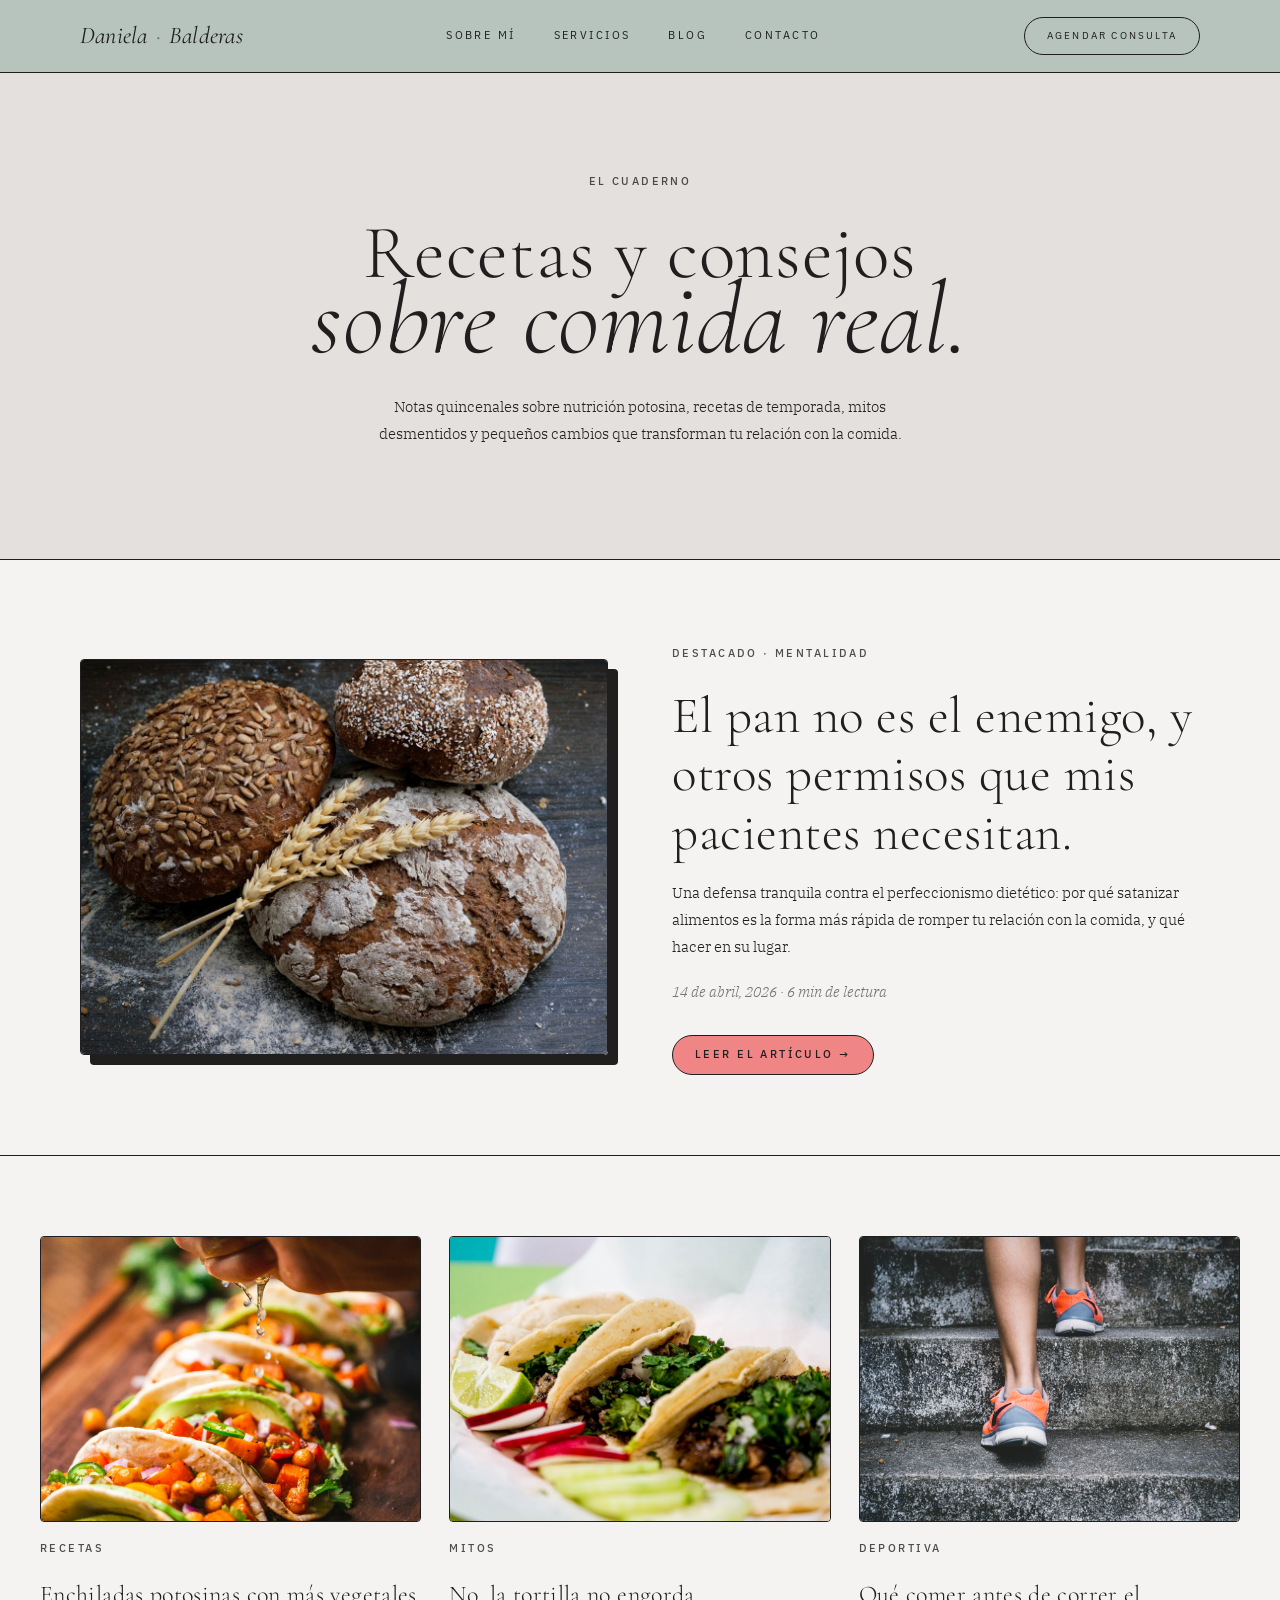
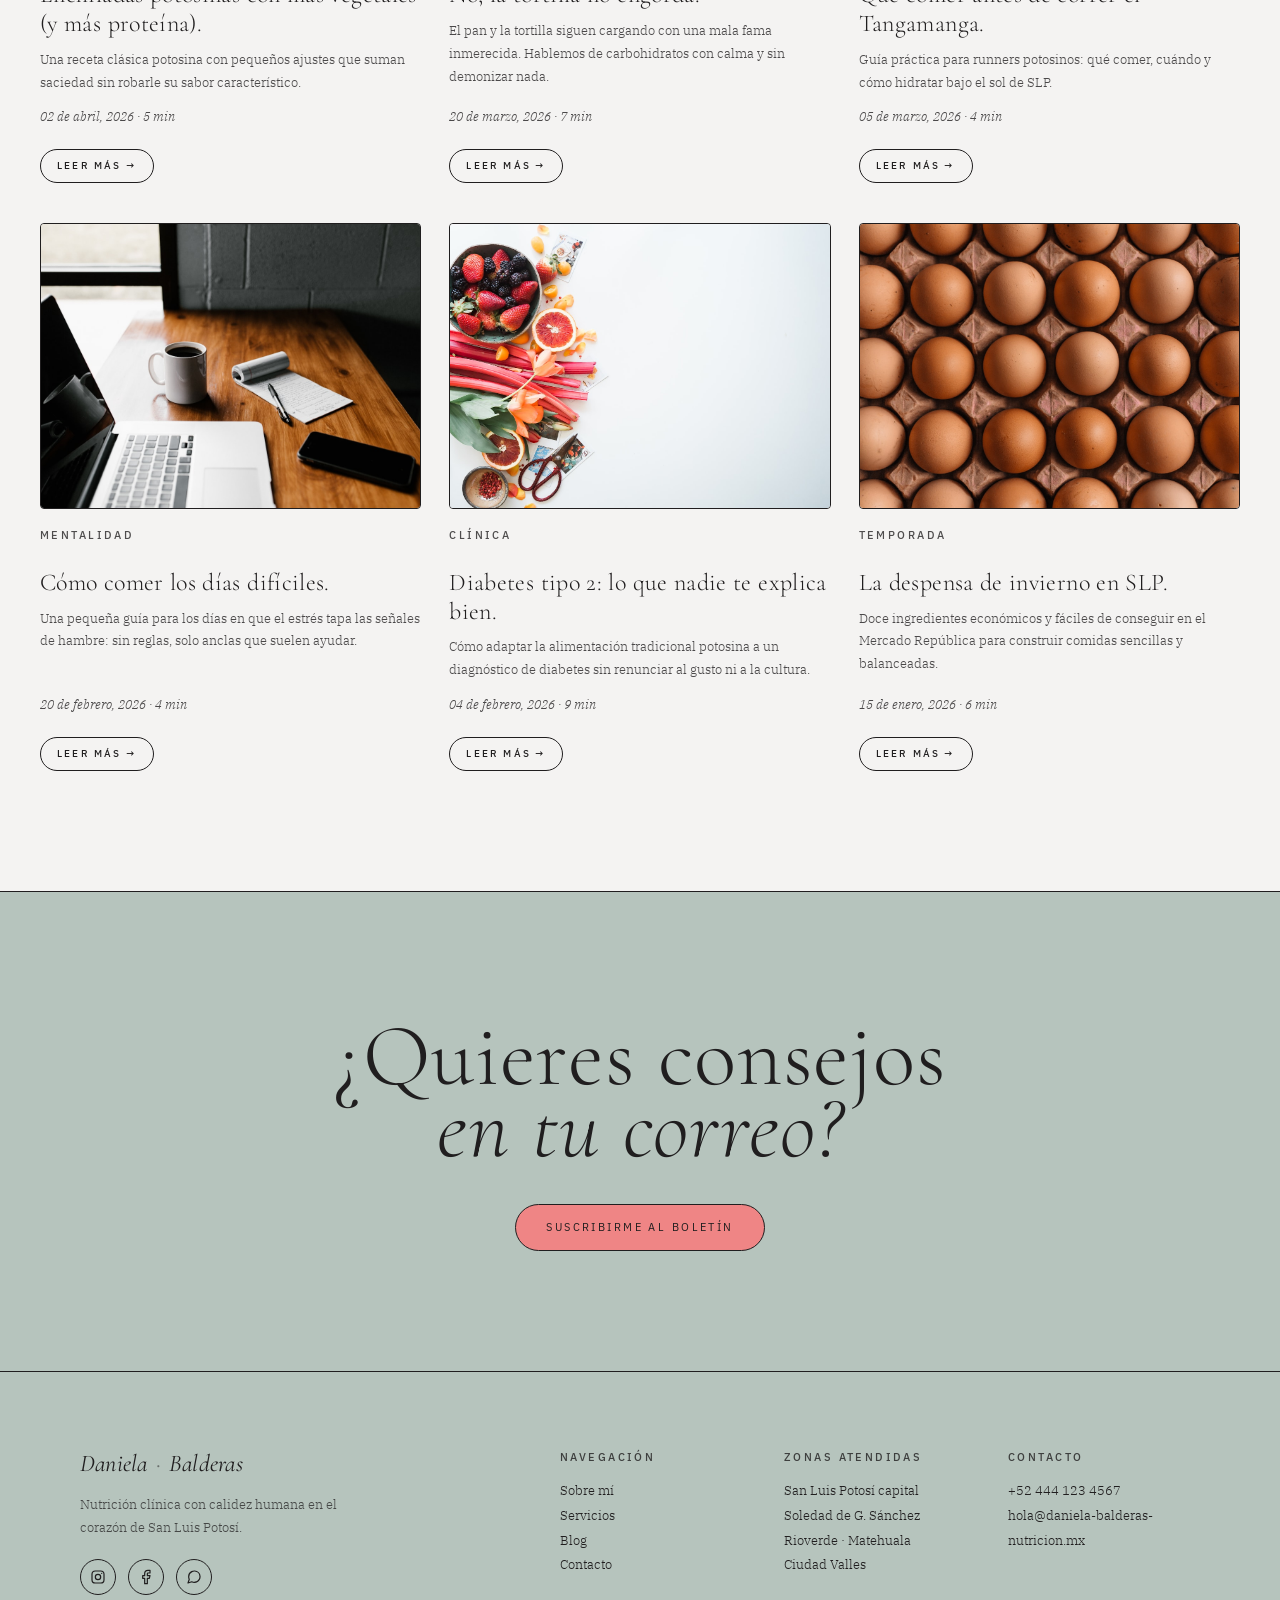
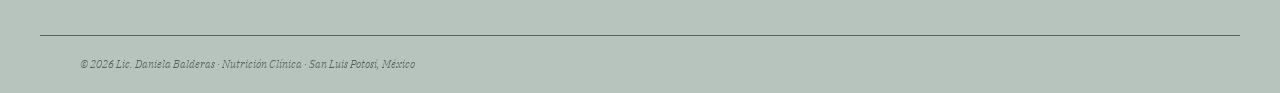
==== blog.html @ 9c6f8b9e "Update 1.0" ====
<!DOCTYPE html>
<html lang="es-MX">
<head>
  <meta charset="UTF-8" />
  <meta name="viewport" content="width=device-width, initial-scale=1" />
  <title>Blog de Nutrición en San Luis Potosí · Daniela Balderas</title>
  <meta name="description" content="Blog de nutrición clínica en SLP: recetas potosinas, consejos de control de peso y mitos desmentidos. Nueva entrada cada quincena." />
  <meta name="robots" content="index,follow,max-image-preview:large" />
  <meta name="keywords" content="blog nutrición SLP, recetas saludables San Luis Potosí, consejos nutricionales, mitos de dietas" />
  <meta name="geo.region" content="MX-SLP" />
  <meta name="geo.placename" content="San Luis Potosí" />
  <link rel="canonical" href="https://daniela-balderas-nutricion.mx/blog.html" />
  <link rel="icon" href="data:image/svg+xml,%3Csvg xmlns='http://www.w3.org/2000/svg' viewBox='0 0 100 100'%3E%3Ctext x='50%25' y='50%25' text-anchor='middle' dominant-baseline='central' font-size='80'%3E%F0%9F%8D%8E%3C/text%3E%3C/svg%3E" />

  <meta property="og:type" content="blog" />
  <meta property="og:locale" content="es_MX" />
  <meta property="og:site_name" content="Daniela Balderas · Nutrición Clínica SLP" />
  <meta property="og:url" content="https://daniela-balderas-nutricion.mx/blog.html" />
  <meta property="og:title" content="Blog de Nutrición en San Luis Potosí · Daniela Balderas" />
  <meta property="og:description" content="Recetas, consejos y reflexiones sobre alimentación consciente desde San Luis Potosí." />
  <meta property="og:image" content="https://daniela-balderas-nutricion.mx/images/daniela-seated.jpeg" />
  <meta property="og:image:alt" content="Daniela Balderas escribiendo sobre nutrición potosina" />
  <meta name="twitter:card" content="summary_large_image" />
  <meta name="twitter:title" content="Blog de Nutrición en San Luis Potosí · Daniela Balderas" />
  <meta name="twitter:description" content="Recetas potosinas, consejos nutricionales y mitos desmentidos, cada quincena." />
  <meta name="twitter:image" content="https://daniela-balderas-nutricion.mx/images/daniela-seated.jpeg" />

  <link rel="preconnect" href="https://fonts.googleapis.com" />
  <link rel="preconnect" href="https://fonts.gstatic.com" crossorigin />
  <link href="https://fonts.googleapis.com/css2?family=Cormorant+Garamond:ital,wght@0,300;0,400;1,300;1,400&family=IBM+Plex+Sans:wght@300;400;500;600&family=IBM+Plex+Serif:ital,wght@0,300;0,400;1,300&display=swap" rel="stylesheet" />
  <link rel="stylesheet" href="styles.css" />

  <script type="application/ld+json">
  {
    "@context": "https://schema.org",
    "@type": "Blog",
    "name": "Blog · Daniela Balderas Nutrición",
    "url": "https://daniela-balderas-nutricion.mx/blog.html",
    "author": { "@type": "Person", "name": "Daniela Balderas" },
    "inLanguage": "es-MX"
  }
  </script>
</head>
<body>

  <header class="nav">
    <div class="nav__inner">
      <a href="index.html" class="logo">Daniela<span>·</span>Balderas</a>
      <nav class="nav__links" aria-label="Principal">
        <a href="sobre-mi.html">Sobre mí</a>
        <a href="servicios.html">Servicios</a>
        <a href="blog.html">Blog</a>
        <a href="contacto.html">Contacto</a>
      </nav>
      <a href="contacto.html" class="btn btn--pill">Agendar consulta</a>
    </div>
  </header>

  <main>

    <section class="page-hero page-hero--warm">
      <div class="page-hero__inner">
        <span class="eyebrow">El cuaderno</span>
        <h1>Recetas y consejos<em>sobre comida real.</em></h1>
        <p>
          Notas quincenales sobre nutrición potosina, recetas de temporada,
          mitos desmentidos y pequeños cambios que transforman tu relación
          con la comida.
        </p>
      </div>
    </section>

    <!-- Entrada destacada -->
    <section class="blog-featured">
      <div class="container blog-featured__grid">
        <div class="blog-featured__img"><img src="images/blog-pan.jpg" alt="Pan artesanal sobre mesa de madera — el pan no es el enemigo en nutrición" loading="eager" /></div>
        <div>
          <span class="eyebrow">Destacado · Mentalidad</span>
          <h2>El pan no es el enemigo, y otros permisos que mis pacientes necesitan.</h2>
          <p>
            Una defensa tranquila contra el perfeccionismo dietético: por qué
            satanizar alimentos es la forma más rápida de romper tu relación
            con la comida, y qué hacer en su lugar.
          </p>
          <p class="blog-card__meta">14 de abril, 2026 · 6 min de lectura</p>
          <a href="#" class="blog-featured__cta">Leer el artículo →</a>
        </div>
      </div>
    </section>

    <!-- Grid -->
    <section class="blog-grid-section" style="background: var(--cream);">
      <div class="container blog-grid">
        <article class="blog-card">
          <div class="blog-card__img"><img src="images/blog-enchiladas.jpg" alt="Enchiladas potosinas servidas con guarniciones frescas y vegetales" loading="lazy" /></div>
          <span class="eyebrow">Recetas</span>
          <h3>Enchiladas potosinas con más vegetales (y más proteína).</h3>
          <p>
            Una receta clásica potosina con pequeños ajustes que suman
            saciedad sin robarle su sabor característico.
          </p>
          <p class="blog-card__meta">02 de abril, 2026 · 5 min</p>
          <a href="#" class="blog-card__cta">Leer más →</a>
        </article>

        <article class="blog-card">
          <div class="blog-card__img"><img src="images/blog-tortilla.jpg" alt="Tortillas de maíz hechas a mano, base de la dieta mexicana" loading="lazy" /></div>
          <span class="eyebrow">Mitos</span>
          <h3>No, la tortilla no engorda.</h3>
          <p>
            El pan y la tortilla siguen cargando con una mala fama inmerecida.
            Hablemos de carbohidratos con calma y sin demonizar nada.
          </p>
          <p class="blog-card__meta">20 de marzo, 2026 · 7 min</p>
          <a href="#" class="blog-card__cta">Leer más →</a>
        </article>

        <article class="blog-card">
          <div class="blog-card__img"><img src="images/blog-running.jpg" alt="Zapatillas de running en sendero — nutrición deportiva para corredores" loading="lazy" /></div>
          <span class="eyebrow">Deportiva</span>
          <h3>Qué comer antes de correr el Tangamanga.</h3>
          <p>
            Guía práctica para runners potosinos: qué comer, cuándo y cómo
            hidratar bajo el sol de SLP.
          </p>
          <p class="blog-card__meta">05 de marzo, 2026 · 4 min</p>
          <a href="#" class="blog-card__cta">Leer más →</a>
        </article>

        <article class="blog-card">
          <div class="blog-card__img"><img src="images/blog-mentalidad.jpg" alt="Taza de té y cuaderno — mentalidad calmada frente a la comida" loading="lazy" /></div>
          <span class="eyebrow">Mentalidad</span>
          <h3>Cómo comer los días difíciles.</h3>
          <p>
            Una pequeña guía para los días en que el estrés tapa las señales
            de hambre: sin reglas, solo anclas que suelen ayudar.
          </p>
          <p class="blog-card__meta">20 de febrero, 2026 · 4 min</p>
          <a href="#" class="blog-card__cta">Leer más →</a>
        </article>

        <article class="blog-card">
          <div class="blog-card__img"><img src="images/blog-diabetes.jpg" alt="Glucómetro junto a alimentos frescos — nutrición para diabetes tipo 2" loading="lazy" /></div>
          <span class="eyebrow">Clínica</span>
          <h3>Diabetes tipo 2: lo que nadie te explica bien.</h3>
          <p>
            Cómo adaptar la alimentación tradicional potosina a un diagnóstico
            de diabetes sin renunciar al gusto ni a la cultura.
          </p>
          <p class="blog-card__meta">04 de febrero, 2026 · 9 min</p>
          <a href="#" class="blog-card__cta">Leer más →</a>
        </article>

        <article class="blog-card">
          <div class="blog-card__img"><img src="images/blog-despensa.jpg" alt="Frascos de despensa con granos, legumbres y condimentos de invierno" loading="lazy" /></div>
          <span class="eyebrow">Temporada</span>
          <h3>La despensa de invierno en SLP.</h3>
          <p>
            Doce ingredientes económicos y fáciles de conseguir en el Mercado
            República para construir comidas sencillas y balanceadas.
          </p>
          <p class="blog-card__meta">15 de enero, 2026 · 6 min</p>
          <a href="#" class="blog-card__cta">Leer más →</a>
        </article>
      </div>
    </section>

    <section class="cta-final">
      <div class="container">
        <h2>¿Quieres consejos<em>en tu correo?</em></h2>
        <a href="contacto.html" class="btn btn--primary">Suscribirme al boletín</a>
      </div>
    </section>

  </main>

  <footer class="footer">
    <div class="container footer__inner">
      <div class="footer__brand">
        <a href="index.html" class="logo">Daniela<span>·</span>Balderas</a>
        <p>Nutrición clínica con calidez humana en el corazón de San Luis Potosí.</p>
        <div class="socials" aria-label="Redes sociales">
          <a href="#" aria-label="Instagram"><svg viewBox="0 0 24 24" fill="none" stroke="currentColor" stroke-width="1.8" stroke-linecap="round" stroke-linejoin="round"><rect x="3" y="3" width="18" height="18" rx="5"/><circle cx="12" cy="12" r="4"/><circle cx="17.5" cy="6.5" r="1" fill="currentColor" stroke="none"/></svg></a>
          <a href="#" aria-label="Facebook"><svg viewBox="0 0 24 24" fill="none" stroke="currentColor" stroke-width="1.8" stroke-linecap="round" stroke-linejoin="round"><path d="M18 2h-3a5 5 0 0 0-5 5v3H7v4h3v8h4v-8h3l1-4h-4V7a1 1 0 0 1 1-1h3z"/></svg></a>
          <a href="#" aria-label="WhatsApp"><svg viewBox="0 0 24 24" fill="none" stroke="currentColor" stroke-width="1.8" stroke-linecap="round" stroke-linejoin="round"><path d="M21 11.5a8.38 8.38 0 0 1-.9 3.8 8.5 8.5 0 0 1-7.6 4.7 8.38 8.38 0 0 1-3.8-.9L3 21l1.9-5.7a8.38 8.38 0 0 1-.9-3.8 8.5 8.5 0 0 1 4.7-7.6 8.38 8.38 0 0 1 3.8-.9h.5a8.48 8.48 0 0 1 8 8v.5z"/></svg></a>
        </div>
      </div>
      <div class="footer__cols">
        <div>
          <h4>Navegación</h4>
          <a href="sobre-mi.html">Sobre mí</a>
          <a href="servicios.html">Servicios</a>
          <a href="blog.html">Blog</a>
          <a href="contacto.html">Contacto</a>
        </div>
        <div>
          <h4>Zonas atendidas</h4>
          <span>San Luis Potosí capital</span>
          <span>Soledad de G. Sánchez</span>
          <span>Rioverde · Matehuala</span>
          <span>Ciudad Valles</span>
        </div>
        <div>
          <h4>Contacto</h4>
          <span>+52 444 123 4567</span>
          <span>hola@daniela-balderas-nutricion.mx</span>
        </div>
      </div>
    </div>
    <div class="container footer__base">
      <span>© 2026 Lic. Daniela Balderas · Nutrición Clínica · San Luis Potosí, México</span>
    </div>
  </footer>

</body>
</html>
---- styles.css ----
/* ==========================================================================
   Lic. Daniela Balderas — Nutrición Clínica SLP
   Estilo editorial inspirado en Crafted by Carly
   ========================================================================== */

:root {
  /* Paleta Carly */
  --sage: #B6C4BD;
  --sage-soft: #CBD6CF;
  --teal: #A1C2C4;
  --coral: #EF8585;
  --coral-dark: #D96F6F;
  --cream: #F4F3F2;
  --warm-gray: #E4E0DE;
  --white: #FFFFFF;
  --ink: #201E1F;
  --ink-muted: rgba(32, 30, 31, 0.65);
  --ink-soft: rgba(32, 30, 31, 0.82);
  --line: #201E1F;
  --line-soft: rgba(32, 30, 31, 0.22);
  --stroke: 1.5px;

  --radius-xs: 4px;
  --radius-sm: 6px;
  --radius: 999px;
  --max: 1200px;
  --narrow: 760px;

  --font-sans: "IBM Plex Sans", system-ui, -apple-system, sans-serif;
  --font-serif: "IBM Plex Serif", Georgia, serif;
  --font-display: "Cormorant Garamond", Georgia, serif;
}

/* Reset */
* { box-sizing: border-box; margin: 0; padding: 0; }
html { scroll-behavior: smooth; }
body {
  font-family: var(--font-sans);
  background: var(--cream);
  color: var(--ink);
  line-height: 1.6;
  font-size: 15px;
  font-weight: 400;
  -webkit-font-smoothing: antialiased;
}
img { max-width: 100%; display: block; }
a { color: inherit; text-decoration: none; }
button { font: inherit; cursor: pointer; border: 0; background: none; color: inherit; }
ul { list-style: none; }

.container {
  max-width: var(--max);
  margin: 0 auto;
  padding: 0 40px;
  width: 100%;
}
.container--narrow {
  max-width: var(--narrow);
  margin: 0 auto;
  padding: 0 40px;
  width: 100%;
}

/* Tipografía editorial — patrón Carly: line-height:1, un solo color, overlap entre líneas */
h1, h2, h3, h4 {
  font-family: var(--font-display);
  font-weight: 300;
  letter-spacing: 0.01em;
  line-height: 1;
  color: var(--ink);
}
h1 { font-size: clamp(44px, 6vw, 76px); line-height: 1; }
h2 { font-size: clamp(32px, 4.4vw, 52px); line-height: 1; }
h3 { font-size: 24px; letter-spacing: 0.015em; font-weight: 300; line-height: 1; }
h4 {
  font-family: var(--font-sans);
  font-size: 11px;
  letter-spacing: 0.22em;
  text-transform: uppercase;
  font-weight: 400;
}

/* Em en titulares: italic, mismo color (sin cambio cromático), línea propia con overlap */
h1 em, h2 em, h3 em {
  font-family: var(--font-display);
  font-style: italic;
  font-weight: 300;
  color: inherit;
  display: block;
  line-height: 1;
  margin-top: -0.18em;
}
h1 .h1-tail,
h2 .h2-tail {
  display: block;
  line-height: 1;
  margin-top: -0.18em;
  font-style: normal;
}
/* Keep em inline only when explicitly re-enabled */
.article__body h2 em { display: inline; margin-top: 0; }

p { color: var(--ink); max-width: 62ch; }

/* Overline / eyebrow labels */
.eyebrow {
  display: inline-block;
  font-family: var(--font-sans);
  font-size: 11px;
  letter-spacing: 0.22em;
  text-transform: uppercase;
  font-weight: 500;
  color: var(--ink);
  opacity: 0.78;
  margin-bottom: 24px;
}

/* Botones */
.btn {
  display: inline-flex;
  align-items: center;
  justify-content: center;
  gap: 8px;
  padding: 14px 30px;
  border-radius: var(--radius);
  font-family: var(--font-sans);
  font-size: 11px;
  letter-spacing: 0.22em;
  text-transform: uppercase;
  font-weight: 400;
  transition: all 0.25s ease;
  cursor: pointer;
  white-space: nowrap;
}
.btn--primary {
  background: var(--coral);
  color: var(--ink);
  border: var(--stroke) solid var(--ink);
}
.btn--primary:hover {
  background: var(--coral-dark);
  color: var(--white);
  transform: translateY(-1px);
}
.btn--ghost, .btn--pill {
  background: transparent;
  color: var(--ink);
  border: var(--stroke) solid var(--ink);
}
.btn--ghost:hover, .btn--pill:hover {
  background: var(--ink);
  color: var(--white);
  border-color: var(--ink);
}
.btn--pill {
  padding: 10px 22px;
  font-size: 10px;
}

/* ==========================================================================
   Header / Nav
   ========================================================================== */
.nav {
  position: fixed;
  top: 0;
  left: 0;
  width: 100%;
  z-index: 40;
  background: var(--sage);
  border-bottom: var(--stroke) solid var(--ink);
}
.nav__inner {
  max-width: var(--max);
  margin: 0 auto;
  padding: 0 40px;
  height: 72px;
  display: flex;
  align-items: center;
  justify-content: space-between;
}
.logo {
  font-family: var(--font-display);
  font-style: italic;
  font-weight: 300;
  font-size: 24px;
  color: var(--ink);
  display: inline-flex;
  align-items: baseline;
  gap: 4px;
  line-height: 1;
}
.logo span {
  font-style: normal;
  opacity: 0.5;
}
.logo--light { color: var(--ink); }

.nav__links {
  display: flex;
  align-items: center;
  gap: 38px;
}
.nav__links a {
  font-size: 11px;
  letter-spacing: 0.22em;
  text-transform: uppercase;
  font-weight: 400;
  color: var(--ink);
  transition: opacity 0.25s ease;
}
.nav__links a:hover { opacity: 0.6; }

/* ==========================================================================
   Hero
   ========================================================================== */
.hero {
  padding-top: 72px;
  background: var(--sage);
}
.hero__grid {
  max-width: var(--max);
  margin: 0 auto;
  padding: 80px 40px 112px;
  display: grid;
  grid-template-columns: 1fr 1fr;
  gap: 64px;
  align-items: center;
}
.hero__content .eyebrow { margin-bottom: 20px; }
.hero h1 {
  font-size: clamp(48px, 6.6vw, 86px);
  line-height: 1;
  margin-bottom: 28px;
  color: var(--ink);
}
.hero h1 em {
  display: block;
  font-size: clamp(60px, 8vw, 112px);
  line-height: 1;
  color: inherit;
  margin-top: -0.2em;
}
.hero h1 .h1-tail {
  display: block;
  line-height: 1;
  font-size: clamp(48px, 6.6vw, 86px);
  margin-top: -0.15em;
}
.hero .lead {
  font-family: var(--font-serif);
  font-weight: 300;
  font-size: 15px;
  line-height: 1.75;
  color: var(--ink);
  max-width: 460px;
  margin-bottom: 32px;
}
.hero__cta {
  display: flex;
  flex-wrap: wrap;
  gap: 14px;
}
.hero__media {
  position: relative;
}
.hero__photo {
  width: 100%;
  aspect-ratio: 4/5;
  border-radius: var(--radius-sm);
  border: var(--stroke) solid var(--ink);
  overflow: hidden;
  box-shadow: 10px 10px 0 0 var(--ink);
}
.hero__photo img {
  width: 100%;
  height: 100%;
  object-fit: cover;
  object-position: center;
  display: block;
}
.hero__badge {
  position: absolute;
  bottom: 24px;
  left: 24px;
  background: var(--white);
  padding: 10px 18px;
  border-radius: var(--radius);
  border: var(--stroke) solid var(--ink);
  font-family: var(--font-serif);
  font-style: italic;
  font-weight: 300;
  font-size: 12px;
  display: inline-flex;
  align-items: center;
  gap: 8px;
  color: var(--ink);
  box-shadow: 0 8px 20px -10px rgba(32,30,31,0.2);
}
.hero__badge .dot {
  width: 7px; height: 7px; border-radius: 50%;
  background: var(--coral);
  box-shadow: 0 0 0 4px rgba(239, 133, 133, 0.25);
}

/* ==========================================================================
   Stats band
   ========================================================================== */
.stats-band {
  background: var(--cream);
  padding: 80px 0;
}
.stats-band__inner {
  display: grid;
  grid-template-columns: 1fr 1fr;
  gap: 64px;
  align-items: center;
}
.stats-band__list {
  display: grid;
  grid-template-columns: repeat(3, 1fr);
  gap: 24px;
}
.stats-band__list li {
  display: flex;
  flex-direction: column;
  gap: 6px;
  border-left: 1px solid var(--line);
  padding-left: 20px;
}
.stats-band__list strong {
  font-family: var(--font-display);
  font-weight: 300;
  font-size: clamp(44px, 5vw, 64px);
  line-height: 1;
  color: var(--ink);
}
.stats-band__list span {
  font-family: var(--font-serif);
  font-style: italic;
  font-weight: 300;
  font-size: 12px;
  color: var(--ink);
  opacity: 0.7;
}
.stats-band__text {
  font-family: var(--font-serif);
  font-weight: 300;
  font-size: 15px;
  line-height: 1.75;
  color: var(--ink);
  max-width: 420px;
}
.stats-band__text em {
  font-style: italic;
  color: var(--ink);
}

/* ==========================================================================
   Sobre mí
   ========================================================================== */
.about {
  background: var(--warm-gray);
  padding: 112px 0;
}
.about__grid {
  display: grid;
  grid-template-columns: 1fr 1fr;
  gap: 80px;
  align-items: center;
}
.about__media {
  position: relative;
}
.about__photo {
  width: 100%;
  aspect-ratio: 4/5;
  border-radius: var(--radius-sm);
  border: var(--stroke) solid var(--ink);
  overflow: hidden;
  background-image: url('images/daniela-seated.jpeg');
  background-size: cover;
  background-position: center;
  box-shadow: 10px 10px 0 0 var(--ink);
}
.about__photo img {
  width: 100%;
  height: 100%;
  object-fit: cover;
  object-position: center;
  display: block;
}
.about__media::after {
  content: 'nutrir';
  position: absolute;
  bottom: -24px;
  left: -24px;
  font-family: var(--font-display);
  font-style: italic;
  font-weight: 300;
  font-size: clamp(72px, 10vw, 120px);
  line-height: 1;
  color: var(--sage);
  pointer-events: none;
}
.about__content h2 {
  margin-bottom: 20px;
}
.about__content p {
  font-family: var(--font-serif);
  font-weight: 300;
  font-size: 15px;
  line-height: 1.8;
  color: var(--ink);
  margin-bottom: 16px;
  max-width: 500px;
}
.about__content p strong { font-weight: 400; }
.credentials {
  display: flex;
  flex-direction: column;
  gap: 10px;
  margin-top: 28px;
  padding-top: 28px;
  border-top: 1px solid var(--line);
}
.credentials li {
  font-family: var(--font-serif);
  font-style: italic;
  font-weight: 300;
  font-size: 13px;
  color: var(--ink);
  padding-left: 18px;
  position: relative;
}
.credentials li::before {
  content: '';
  position: absolute;
  left: 0; top: 11px;
  width: 10px; height: 1px;
  background: var(--ink);
}

/* ==========================================================================
   Servicios
   ========================================================================== */
.services {
  background: var(--cream);
  padding: 120px 0;
  position: relative;
  overflow: hidden;
}
.services__head {
  text-align: center;
  max-width: 920px;
  margin: 0 auto 72px;
}
.services__head h2 {
  font-family: var(--font-display);
  font-style: normal;
  font-weight: 300;
  font-size: clamp(44px, 6vw, 78px);
  line-height: 1;
  color: var(--ink);
  margin-bottom: 24px;
  letter-spacing: 0.005em;
}
.services__head h2 em {
  display: inline;
  margin-top: 0;
  font-style: italic;
  color: inherit;
}
.services__head p {
  font-family: var(--font-serif);
  font-weight: 300;
  font-size: 15px;
  line-height: 1.75;
  margin: 0 auto;
  color: var(--ink);
}
.services__grid {
  display: grid;
  grid-template-columns: repeat(3, 1fr);
  gap: 24px;
}
.services__grid--four {
  grid-template-columns: repeat(4, 1fr);
}
@media (max-width: 1080px) {
  .services__grid--four { grid-template-columns: repeat(2, 1fr); }
}
.service {
  background: var(--white);
  border-radius: var(--radius-xs);
  border: var(--stroke) solid var(--ink);
  padding: 40px 32px;
  display: flex;
  flex-direction: column;
  gap: 14px;
  box-shadow: 6px 6px 0 0 var(--ink);
  transition: transform 0.3s ease, box-shadow 0.3s ease;
}
.service:hover {
  transform: translate(-2px, -2px);
  box-shadow: 10px 10px 0 0 var(--ink);
}
.service__num {
  font-family: var(--font-display);
  font-style: italic;
  font-weight: 300;
  font-size: 48px;
  line-height: 1;
  color: var(--sage);
  margin-bottom: 4px;
}
.service h3 {
  font-size: 26px;
  color: var(--ink);
  margin-bottom: 4px;
}
.service p {
  font-family: var(--font-serif);
  font-weight: 300;
  font-size: 13px;
  line-height: 1.75;
  color: var(--ink);
  opacity: 0.85;
  flex: 1;
}
.service__link {
  margin-top: 8px;
  font-family: var(--font-sans);
  font-size: 11px;
  letter-spacing: 0.22em;
  text-transform: uppercase;
  color: var(--coral);
  transition: opacity 0.25s ease;
  align-self: flex-start;
}
.service__link:hover { opacity: 0.7; }

/* ==========================================================================
   Testimonios
   ========================================================================== */
.testimonials {
  background: var(--teal);
  padding: 120px 0;
}
.testimonials__head {
  text-align: center;
  max-width: 680px;
  margin: 0 auto 64px;
}
.testimonials__head h2 {
  margin-bottom: 18px;
  color: var(--ink);
}
.testimonials__head h2 em {
  display: block;
}
.testimonials__head p {
  font-family: var(--font-serif);
  font-weight: 300;
  font-size: 14px;
  line-height: 1.75;
  color: var(--ink);
  margin: 0 auto;
}
.testimonials__grid {
  display: grid;
  grid-template-columns: repeat(3, 1fr);
  gap: 24px;
}
.testimonial {
  background: var(--white);
  border-radius: var(--radius-xs);
  border: var(--stroke) solid var(--ink);
  padding: 36px 30px;
  display: flex;
  flex-direction: column;
  gap: 24px;
  box-shadow: 6px 6px 0 0 var(--ink);
}
.testimonial__avatar {
  border: var(--stroke) solid var(--ink);
}
.testimonial__quote {
  font-family: var(--font-serif);
  font-weight: 300;
  font-size: 13px;
  line-height: 1.8;
  color: var(--ink);
  flex: 1;
  margin: 0;
  position: relative;
  padding-top: 28px;
  max-width: none;
}
.testimonial__quote::before {
  content: '"';
  position: absolute;
  top: -12px;
  left: -4px;
  font-family: var(--font-display);
  font-style: italic;
  font-weight: 300;
  font-size: 60px;
  line-height: 1;
  color: var(--sage);
}
.testimonial__author {
  display: flex;
  align-items: center;
  gap: 14px;
  padding-top: 20px;
  border-top: 1px solid var(--line-soft);
}
.testimonial__avatar {
  width: 42px; height: 42px;
  border-radius: 50%;
  flex-shrink: 0;
}
.testimonial__author strong {
  display: block;
  font-family: var(--font-sans);
  font-size: 12px;
  letter-spacing: 0.1em;
  text-transform: uppercase;
  font-weight: 600;
  color: var(--ink);
}
.testimonial__author span {
  display: block;
  font-family: var(--font-serif);
  font-style: italic;
  font-weight: 300;
  font-size: 12px;
  color: var(--ink);
  opacity: 0.6;
  margin-top: 2px;
}

/* ==========================================================================
   Contacto
   ========================================================================== */
.contact {
  background: var(--cream);
  padding: 120px 0;
}
.contact__grid {
  display: grid;
  grid-template-columns: 1fr 1.3fr;
  gap: 80px;
  align-items: start;
}
.contact__intro h2 {
  margin-bottom: 20px;
}
.contact__intro p {
  font-family: var(--font-serif);
  font-weight: 300;
  font-size: 15px;
  line-height: 1.8;
  color: var(--ink);
  margin-bottom: 36px;
  max-width: 420px;
}
.contact__details {
  display: flex;
  flex-direction: column;
  gap: 22px;
}
.contact__details li {
  display: flex;
  flex-direction: column;
  gap: 4px;
}
.contact__details strong {
  font-family: var(--font-sans);
  font-size: 11px;
  letter-spacing: 0.22em;
  text-transform: uppercase;
  font-weight: 400;
  color: var(--ink);
  opacity: 0.6;
}
.contact__details span {
  font-family: var(--font-serif);
  font-weight: 300;
  font-size: 14px;
  color: var(--ink);
}

/* Form */
.form {
  background: var(--white);
  border-radius: var(--radius-xs);
  border: var(--stroke) solid var(--ink);
  padding: 40px;
  display: grid;
  grid-template-columns: 1fr 1fr;
  gap: 20px;
  box-shadow: 8px 8px 0 0 var(--ink);
}
.form label {
  display: flex;
  flex-direction: column;
  gap: 8px;
}
.form label span {
  font-family: var(--font-sans);
  font-size: 11px;
  letter-spacing: 0.22em;
  text-transform: uppercase;
  font-weight: 400;
  color: var(--ink);
  opacity: 0.6;
}
.form input,
.form select,
.form textarea {
  width: 100%;
  padding: 12px 16px;
  border: 1px solid var(--ink);
  border-radius: var(--radius-sm);
  background: var(--cream);
  color: var(--ink);
  font-family: var(--font-serif);
  font-weight: 300;
  font-size: 14px;
  transition: border-color 0.2s ease, box-shadow 0.2s ease;
  outline: none;
}
.form input:focus,
.form select:focus,
.form textarea:focus {
  border-color: var(--ink);
  box-shadow: 3px 3px 0 0 var(--ink);
}
.form textarea {
  resize: vertical;
  min-height: 100px;
}
.form__full {
  grid-column: 1 / -1;
}
.form__submit {
  grid-column: 1 / -1;
  justify-self: start;
  margin-top: 8px;
}
.form__ok {
  grid-column: 1 / -1;
  font-family: var(--font-serif);
  font-style: italic;
  font-weight: 300;
  font-size: 14px;
  color: var(--ink);
}

/* ==========================================================================
   CTA final
   ========================================================================== */
.cta-final {
  background: var(--sage);
  padding: 120px 0;
  text-align: center;
}
.cta-final h2 {
  font-size: clamp(44px, 7vw, 88px);
  line-height: 1;
  margin-bottom: 32px;
  color: var(--ink);
}
.cta-final h2 em {
  display: block;
  line-height: 1;
  margin-top: -0.18em;
  color: inherit;
}

/* ==========================================================================
   Footer
   ========================================================================== */
.footer {
  background: var(--sage);
  color: var(--ink);
  padding-top: 0;
}
.footer__inner {
  display: grid;
  grid-template-columns: 1.3fr 2fr;
  gap: 64px;
  padding-top: 80px;
  padding-bottom: 40px;
}
.footer__brand p {
  font-family: var(--font-serif);
  font-weight: 300;
  font-size: 13px;
  line-height: 1.7;
  color: var(--ink);
  opacity: 0.75;
  margin: 16px 0 20px;
  max-width: 280px;
}
.socials {
  display: flex;
  gap: 12px;
}
.socials a {
  width: 36px; height: 36px;
  border-radius: 50%;
  border: var(--stroke) solid var(--ink);
  display: flex;
  align-items: center;
  justify-content: center;
  color: var(--ink);
  transition: all 0.25s ease;
}
.socials a:hover {
  background: var(--ink);
  color: var(--white);
  border-color: var(--ink);
}
.socials svg {
  width: 16px; height: 16px;
}
.footer__cols {
  display: grid;
  grid-template-columns: repeat(3, 1fr);
  gap: 32px;
}
.footer__cols h4 {
  color: var(--ink);
  opacity: 0.8;
  font-weight: 500;
  margin-bottom: 16px;
}
.footer__cols a,
.footer__cols span {
  display: block;
  font-family: var(--font-serif);
  font-weight: 300;
  font-size: 13px;
  line-height: 1.9;
  color: var(--ink);
  transition: opacity 0.25s ease;
}
.footer__cols a:hover { opacity: 0.6; }

.footer__base {
  padding: 20px 40px;
  border-top: 1px solid var(--line);
  font-family: var(--font-serif);
  font-style: italic;
  font-weight: 300;
  font-size: 11px;
  color: var(--ink);
  opacity: 0.6;
}

/* ==========================================================================
   Blog (para la página de blog)
   ========================================================================== */
.blog-hero { background: var(--warm-gray); }
.blog-grid {
  display: grid;
  grid-template-columns: repeat(3, 1fr);
  gap: 40px 28px;
  padding: 80px 0 120px;
}
.blog-card {
  display: flex;
  flex-direction: column;
  transition: opacity 0.25s ease;
}
.blog-card:hover { opacity: 0.75; }
.blog-card__img {
  width: 100%;
  aspect-ratio: 4/3;
  border-radius: var(--radius-xs);
  border: var(--stroke) solid var(--ink);
  background-size: cover;
  background-position: center;
  margin-bottom: 18px;
  overflow: hidden;
}
.blog-card__img img {
  width: 100%;
  height: 100%;
  object-fit: cover;
  object-position: center;
  display: block;
}
.blog-card h3 {
  font-size: 24px;
  line-height: 1.2;
  margin-bottom: 10px;
}
.blog-card p {
  font-family: var(--font-serif);
  font-weight: 300;
  font-size: 13px;
  line-height: 1.75;
  color: var(--ink);
  opacity: 0.8;
  margin-bottom: 12px;
}
.blog-card__meta {
  font-family: var(--font-serif);
  font-style: italic;
  font-weight: 300;
  font-size: 11px;
  color: var(--ink);
  opacity: 0.6;
  margin-top: auto;
}
.blog-featured {
  background: var(--cream);
  padding: 80px 0;
}
.blog-featured__grid {
  display: grid;
  grid-template-columns: 1fr 1fr;
  gap: 64px;
  align-items: center;
}
.blog-featured__img {
  width: 100%;
  aspect-ratio: 4/3;
  border-radius: var(--radius-xs);
  border: var(--stroke) solid var(--ink);
  background-size: cover;
  background-position: center;
  overflow: hidden;
  box-shadow: 10px 10px 0 0 var(--ink);
}
.blog-featured__img img {
  width: 100%;
  height: 100%;
  object-fit: cover;
  object-position: center;
  display: block;
}
.blog-featured h2 {
  font-size: clamp(32px, 4vw, 52px);
  line-height: 1.15;
  margin-bottom: 16px;
}
.blog-featured p {
  font-family: var(--font-serif);
  font-weight: 300;
  font-size: 15px;
  line-height: 1.8;
  color: var(--ink);
  margin-bottom: 18px;
}

/* ==========================================================================
   Page hero (para páginas interiores)
   ========================================================================== */
.page-hero {
  padding-top: 72px;
  text-align: center;
}
.page-hero__inner {
  max-width: var(--max);
  margin: 0 auto;
  padding: 96px 40px 112px;
}
.page-hero h1 {
  font-size: clamp(44px, 6vw, 76px);
  line-height: 1;
  margin-bottom: 24px;
  color: var(--ink);
}
.page-hero h1 em {
  display: block;
  font-size: clamp(56px, 8vw, 104px);
  line-height: 1;
  margin-top: -0.22em;
  color: inherit;
}
.page-hero p {
  font-family: var(--font-serif);
  font-weight: 300;
  font-size: 15px;
  line-height: 1.75;
  color: var(--ink);
  max-width: 560px;
  margin: 0 auto;
}
.page-hero--sage { background: var(--sage); }
.page-hero--teal { background: var(--teal); }
.page-hero--warm { background: var(--warm-gray); }
.page-hero--cream { background: var(--cream); }

/* Article / long content */
.article {
  background: var(--cream);
  padding: 80px 0 120px;
}
.article__body {
  max-width: var(--narrow);
  margin: 0 auto;
  padding: 0 40px;
}
.article__body p {
  font-family: var(--font-serif);
  font-weight: 300;
  font-size: 16px;
  line-height: 1.85;
  color: var(--ink);
  margin-bottom: 20px;
}
.article__body h2 {
  font-size: clamp(30px, 3.6vw, 42px);
  margin: 40px 0 16px;
}
.article__body h2 em { display: inline; }

/* ==========================================================================
   Responsive
   ========================================================================== */
@media (max-width: 900px) {
  .container,
  .nav__inner { padding: 0 24px; }
  .hero__grid {
    grid-template-columns: 1fr;
    gap: 48px;
    padding: 60px 24px 80px;
  }
  .stats-band__inner,
  .about__grid,
  .contact__grid,
  .footer__inner,
  .blog-featured__grid {
    grid-template-columns: 1fr;
    gap: 40px;
  }
  .stats-band__list { grid-template-columns: 1fr; gap: 18px; }
  .services__grid,
  .testimonials__grid,
  .blog-grid,
  .footer__cols {
    grid-template-columns: 1fr;
  }
  .form { grid-template-columns: 1fr; padding: 28px; }
  .nav__links { display: none; }
  .about__media::after { bottom: -12px; left: -8px; }
}

/* ==========================================================================
   Divisores entre secciones (outline editorial)
   ========================================================================== */
.hero,
.stats-band,
.about,
.services,
.testimonials,
.contact,
.cta-final,
.page-hero,
.blog-featured {
  border-bottom: var(--stroke) solid var(--ink);
}
/* Section wrapping the blog grid on blog.html gets the divider */
.blog-grid-section {
  border-bottom: var(--stroke) solid var(--ink);
}

.service__link {
  padding: 8px 14px;
  border: 1.5px solid var(--ink);
  border-radius: var(--radius);
  background: transparent;
  color: var(--ink) !important;
  letter-spacing: 0.18em;
  font-size: 10px;
  transition: background 0.2s ease, color 0.2s ease;
}
.service__link:hover {
  background: var(--ink);
  color: var(--white) !important;
  opacity: 1 !important;
}

/* Blog — "Leer más" CTA */
.blog-card__cta {
  display: inline-flex;
  align-items: center;
  gap: 6px;
  margin-top: 8px;
  padding: 8px 16px;
  border: 1.5px solid var(--ink);
  border-radius: var(--radius);
  background: transparent;
  color: var(--ink);
  font-family: var(--font-sans);
  font-size: 10px;
  letter-spacing: 0.22em;
  text-transform: uppercase;
  font-weight: 500;
  align-self: flex-start;
  transition: background 0.2s ease, color 0.2s ease;
}
.blog-card__cta:hover {
  background: var(--ink);
  color: var(--white);
}
.blog-featured__cta {
  display: inline-flex;
  align-items: center;
  gap: 6px;
  margin-top: 12px;
  padding: 10px 22px;
  border: 1.5px solid var(--ink);
  border-radius: var(--radius);
  background: var(--coral);
  color: var(--ink);
  font-family: var(--font-sans);
  font-size: 11px;
  letter-spacing: 0.22em;
  text-transform: uppercase;
  font-weight: 500;
  transition: background 0.2s ease, color 0.2s ease;
}
.blog-featured__cta:hover {
  background: var(--ink);
  color: var(--white);
}

/* Logo — cursivo editorial (retorno a Cormorant italic) */
.logo {
  font-family: var(--font-display);
  font-style: italic;
  font-weight: 400;
  font-size: 24px;
  letter-spacing: 0.01em;
  text-transform: none;
  line-height: 1;
}
.logo span {
  font-style: normal;
  opacity: 0.5;
  margin: 0 4px;
}
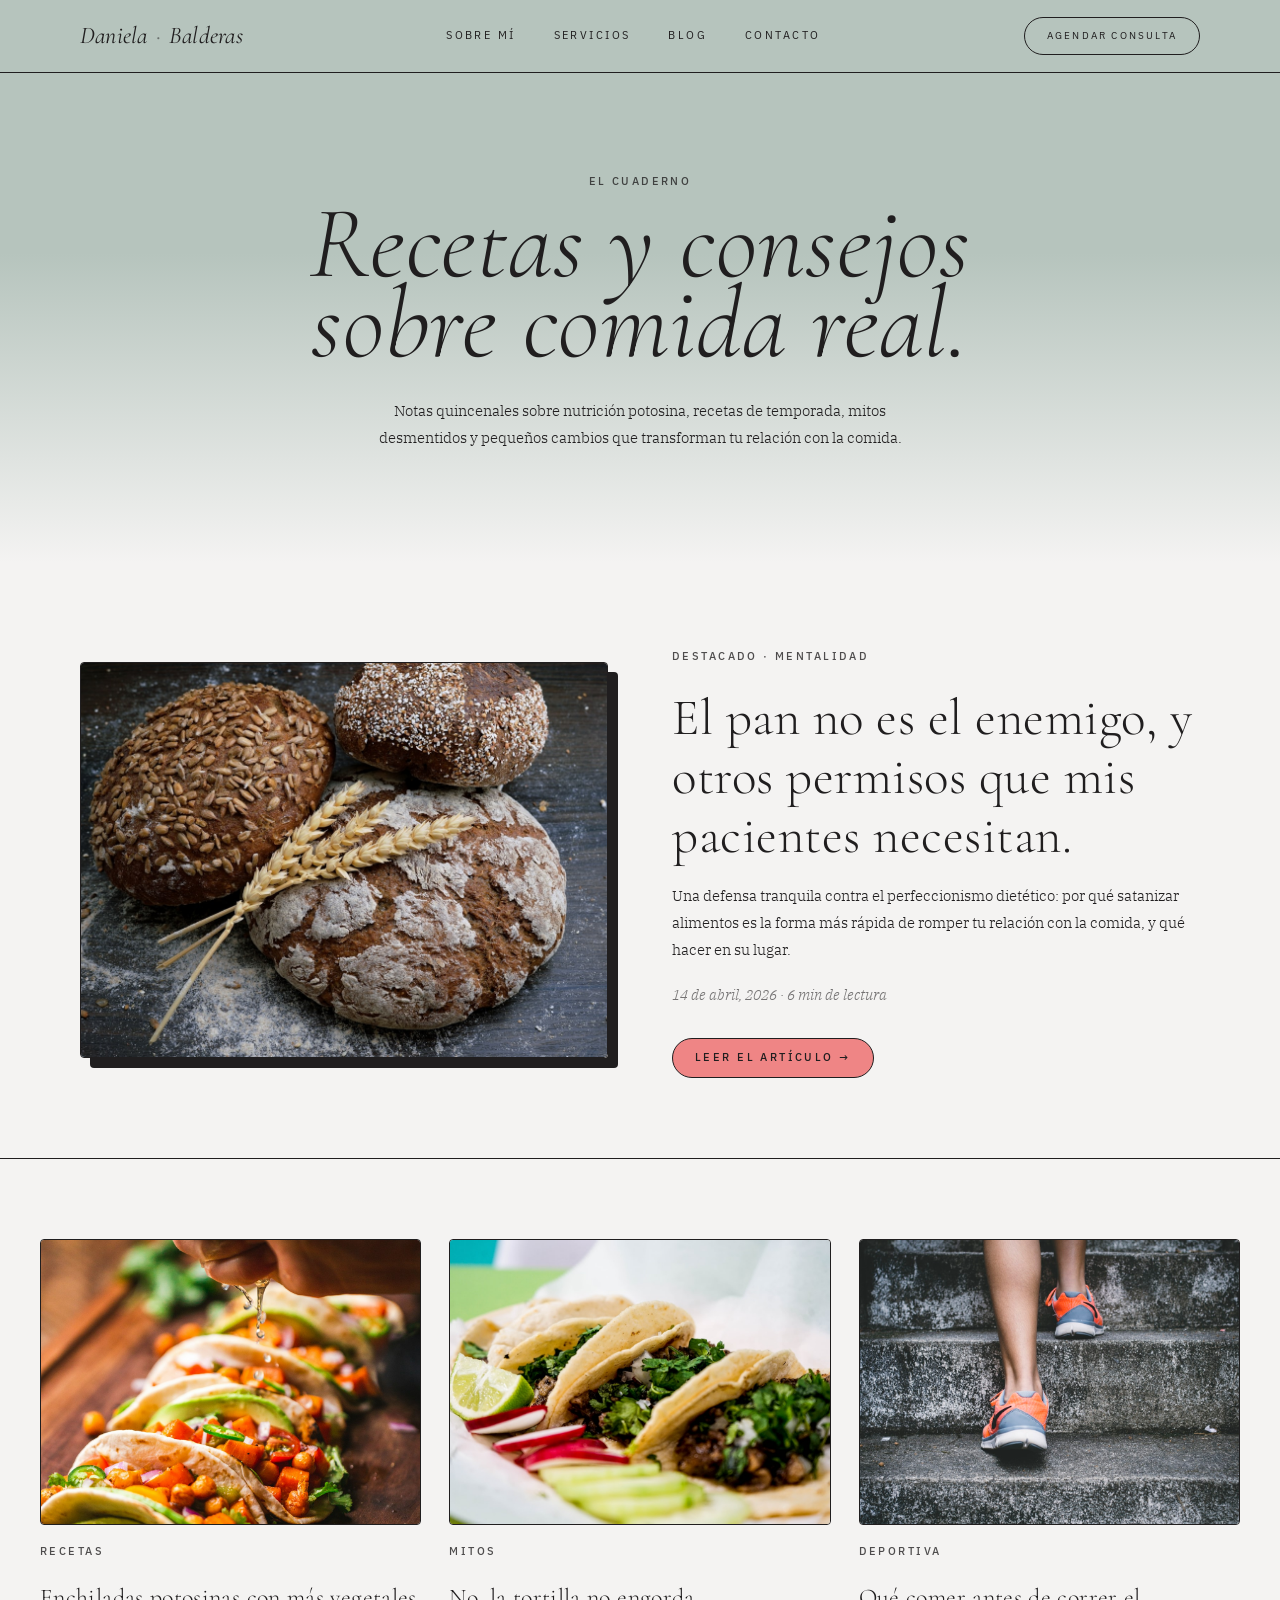
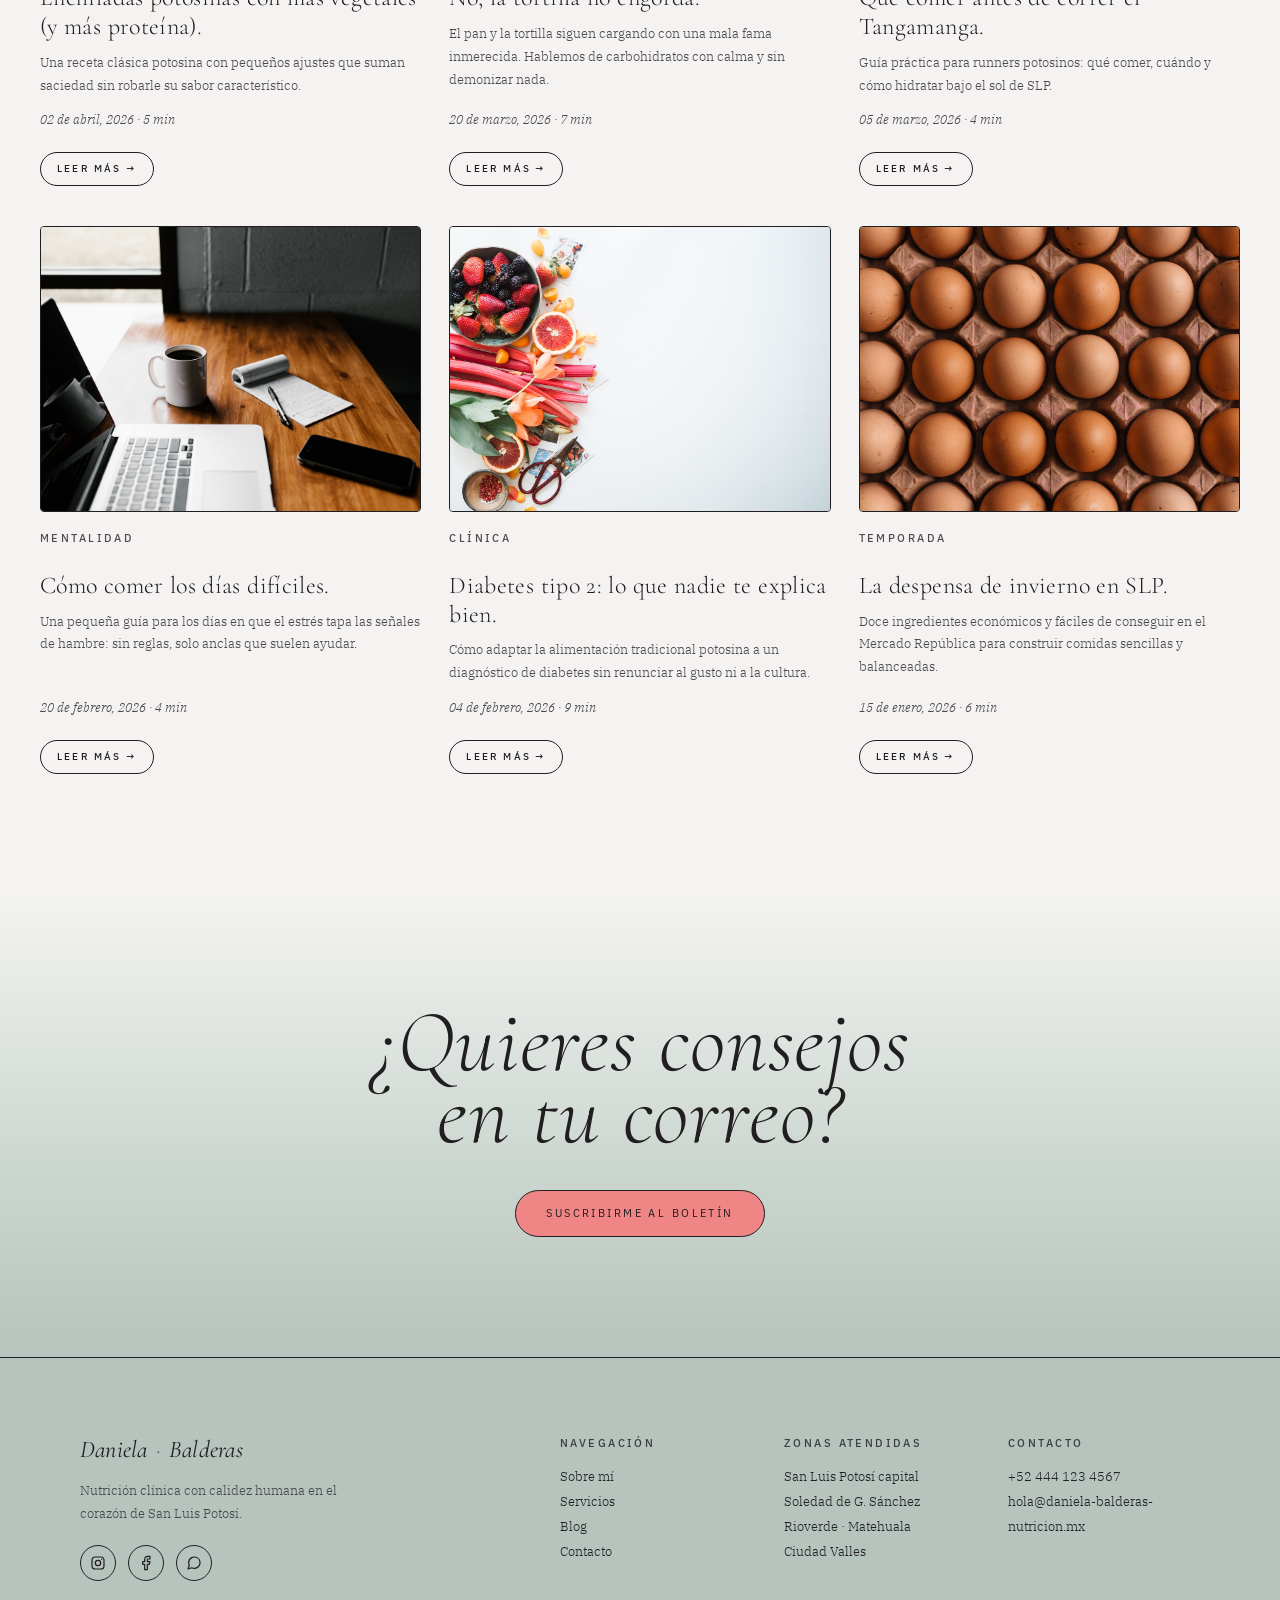
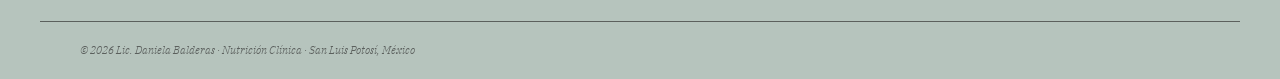
==== commit ff990226: "Add files via upload" ====
--- a/blog.html
+++ b/blog.html
@@ -29,6 +29,31 @@
   <link rel="preconnect" href="https://fonts.gstatic.com" crossorigin />
   <link href="https://fonts.googleapis.com/css2?family=Cormorant+Garamond:ital,wght@0,300;0,400;1,300;1,400&family=IBM+Plex+Sans:wght@300;400;500;600&family=IBM+Plex+Serif:ital,wght@0,300;0,400;1,300&display=swap" rel="stylesheet" />
   <link rel="stylesheet" href="styles.css" />
+  <style>
+    /* Gradient hero — sage fades into .blog-featured (cream) */
+    body.page-blog .page-hero--warm {
+      background: linear-gradient(to bottom,
+        #B6C4BD 0%,
+        #B6C4BD 45%,
+        #F4F3F2 100%) !important;
+      border-bottom: 0 !important;
+    }
+    body.page-blog .blog-featured { border-top: 0 !important; }
+    /* Nav matches hero color */
+    body.page-blog .nav { background: #B6C4BD !important; }
+    /* CTA final — cream fades down to sage-soft, stops before footer (solid sage) */
+    body.page-blog .cta-final {
+      background: linear-gradient(to bottom,
+        #F4F3F2 0%,
+        #CBD6CF 60%,
+        #B6C4BD 100%) !important;
+      border-top: 0 !important;
+      border-bottom: 1px solid #201E1F !important;
+    }
+    body.page-blog .blog-grid-section { border-bottom: 0 !important; }
+    /* Footer solid — never inherits gradient */
+    body.page-blog .footer { background: #B6C4BD !important; }
+  </style>
 
   <script type="application/ld+json">
   {
@@ -41,18 +66,22 @@
   }
   </script>
 </head>
-<body>
+<body class="page-blog">
 
   <header class="nav">
     <div class="nav__inner">
       <a href="index.html" class="logo">Daniela<span>·</span>Balderas</a>
-      <nav class="nav__links" aria-label="Principal">
+      <nav class="nav__links" id="navLinks" aria-label="Principal">
         <a href="sobre-mi.html">Sobre mí</a>
         <a href="servicios.html">Servicios</a>
         <a href="blog.html">Blog</a>
         <a href="contacto.html">Contacto</a>
+        <a href="contacto.html" class="btn btn--pill nav__cta-mobile">Agendar consulta</a>
       </nav>
-      <a href="contacto.html" class="btn btn--pill">Agendar consulta</a>
+      <a href="contacto.html" class="btn btn--pill nav__cta-desktop">Agendar consulta</a>
+      <button class="nav__toggle" type="button" aria-label="Abrir menú" aria-controls="navLinks" aria-expanded="false" onclick="this.setAttribute('aria-expanded', this.getAttribute('aria-expanded') === 'true' ? 'false' : 'true'); document.body.classList.toggle('nav-open');">
+        <span></span><span></span><span></span>
+      </button>
     </div>
   </header>
 
@@ -61,7 +90,7 @@
     <section class="page-hero page-hero--warm">
       <div class="page-hero__inner">
         <span class="eyebrow">El cuaderno</span>
-        <h1>Recetas y consejos<em>sobre comida real.</em></h1>
+        <h1><em>Recetas y consejos</em><em>sobre comida real.</em></h1>
         <p>
           Notas quincenales sobre nutrición potosina, recetas de temporada,
           mitos desmentidos y pequeños cambios que transforman tu relación
@@ -167,7 +196,7 @@
 
     <section class="cta-final">
       <div class="container">
-        <h2>¿Quieres consejos<em>en tu correo?</em></h2>
+        <h2><em>¿Quieres consejos</em><em>en tu correo?</em></h2>
         <a href="contacto.html" class="btn btn--primary">Suscribirme al boletín</a>
       </div>
     </section>
--- a/styles.css
+++ b/styles.css
@@ -34,6 +34,7 @@
 /* Reset */
 * { box-sizing: border-box; margin: 0; padding: 0; }
 html { scroll-behavior: smooth; }
+html, body { overflow-x: hidden; }
 body {
   font-family: var(--font-sans);
   background: var(--cream);
@@ -390,17 +391,8 @@
   display: block;
 }
 .about__media::after {
-  content: 'nutrir';
-  position: absolute;
-  bottom: -24px;
-  left: -24px;
-  font-family: var(--font-display);
-  font-style: italic;
-  font-weight: 300;
-  font-size: clamp(72px, 10vw, 120px);
-  line-height: 1;
-  color: var(--sage);
-  pointer-events: none;
+  content: none !important;
+  display: none !important;
 }
 .about__content h2 {
   margin-bottom: 20px;
@@ -1021,7 +1013,34 @@
 .article__body h2 em { display: inline; }
 
 /* ==========================================================================
-   Responsive
+   Hamburger toggle (oculto en desktop)
+   ========================================================================== */
+.nav__toggle {
+  display: none;
+  width: 40px;
+  height: 40px;
+  flex-direction: column;
+  justify-content: center;
+  align-items: center;
+  gap: 5px;
+  background: transparent;
+  border: var(--stroke) solid var(--ink);
+  border-radius: 8px;
+  padding: 0;
+  cursor: pointer;
+}
+.nav__toggle span {
+  display: block;
+  width: 18px;
+  height: 1.5px;
+  background: var(--ink);
+  border-radius: 2px;
+  transition: transform 0.25s ease, opacity 0.25s ease;
+}
+.nav__cta-mobile { display: none; }
+
+/* ==========================================================================
+   Tablet (<= 900px)
    ========================================================================== */
 @media (max-width: 900px) {
   .container,
@@ -1041,14 +1060,181 @@
   }
   .stats-band__list { grid-template-columns: 1fr; gap: 18px; }
   .services__grid,
+  .services__grid--four,
   .testimonials__grid,
   .blog-grid,
   .footer__cols {
     grid-template-columns: 1fr;
   }
   .form { grid-template-columns: 1fr; padding: 28px; }
-  .nav__links { display: none; }
-  .about__media::after { bottom: -12px; left: -8px; }
+
+  /* Nav: hamburger aparece */
+  .nav__toggle { display: inline-flex; }
+  .nav__cta-desktop { display: none; }
+  .nav__cta-mobile { display: inline-flex; margin-top: 16px; }
+  .nav__links {
+    position: fixed;
+    top: 64px;
+    left: 0;
+    right: 0;
+    background: var(--sage);
+    border-bottom: var(--stroke) solid var(--ink);
+    flex-direction: column;
+    align-items: flex-start;
+    gap: 20px;
+    padding: 28px 24px 32px;
+    transform: translateY(-120%);
+    transition: transform 0.3s ease;
+    z-index: 39;
+  }
+  body.nav-open .nav__links { transform: translateY(0); }
+  body.nav-open .nav__toggle span:nth-child(1) { transform: translateY(6.5px) rotate(45deg); }
+  body.nav-open .nav__toggle span:nth-child(2) { opacity: 0; }
+  body.nav-open .nav__toggle span:nth-child(3) { transform: translateY(-6.5px) rotate(-45deg); }
+  .nav__links a { font-size: 13px; }
+
+  .nav__inner { height: 64px; }
+}
+
+/* ==========================================================================
+   Mobile (<= 640px) — ajuste fino
+   ========================================================================== */
+@media (max-width: 640px) {
+  :root { --max: 100%; }
+  body { font-size: 14px; }
+
+  /* Prevent shadow bleed causing horizontal overflow */
+  .hero__photo,
+  .about__photo,
+  .blog-featured__img,
+  .service,
+  .testimonial,
+  .form { max-width: 100%; }
+
+  /* Stats: 3 columns stay visible, compact */
+  .stats-band__list {
+    grid-template-columns: repeat(3, 1fr);
+    gap: 12px;
+  }
+  .stats-band__list li { padding-left: 12px; }
+  .stats-band__list span { font-size: 11px; line-height: 1.4; }
+
+  /* Larger tap targets for nav links */
+  .nav__links a { padding: 6px 0; }
+
+  /* Dev tweaks panel — out of the way on mobile */
+  #tweaks-panel { display: none !important; }
+
+  .container,
+  .container--narrow,
+  .nav__inner { padding: 0 20px; }
+
+  /* Tipografía — escala más contenida en mobile */
+  .hero h1 { font-size: clamp(42px, 12vw, 56px); }
+  .hero h1 em { font-size: clamp(52px, 14.5vw, 70px); }
+  .hero h1 .h1-tail { font-size: clamp(42px, 12vw, 56px); }
+  .page-hero h1 { font-size: clamp(38px, 11vw, 52px); }
+  .page-hero h1 em { font-size: clamp(46px, 13vw, 64px); }
+  .cta-final h2 { font-size: clamp(36px, 10vw, 52px); }
+  .services__head h2 { font-size: clamp(34px, 9vw, 48px); }
+  .about__content h2,
+  .contact__intro h2,
+  .testimonials__head h2,
+  .blog-featured h2 { font-size: clamp(30px, 8vw, 42px); }
+
+  /* Hero */
+  .hero { padding-top: 64px; }
+  .hero__grid { padding: 44px 20px 60px; gap: 36px; }
+  .hero h1 { margin-bottom: 20px; }
+  .hero .lead { font-size: 14px; line-height: 1.7; margin-bottom: 24px; }
+  .hero__cta { flex-direction: column; align-items: stretch; gap: 10px; }
+  .hero__cta .btn { width: 100%; justify-content: center; }
+  .hero__badge {
+    font-size: 11px;
+    bottom: 16px;
+    left: 16px;
+    padding: 8px 14px;
+  }
+  .hero__photo { box-shadow: 6px 6px 0 0 var(--ink); }
+
+  /* Page hero */
+  .page-hero__inner { padding: 64px 20px 72px; }
+
+  /* Stats */
+  .stats-band { padding: 56px 0; }
+  .stats-band__list strong { font-size: clamp(40px, 10vw, 56px); }
+
+  /* About */
+  .about { padding: 72px 0; }
+  .about__grid { gap: 32px; }
+  .about__photo { box-shadow: 6px 6px 0 0 var(--ink); }
+
+  /* Services */
+  .services { padding: 72px 0; }
+  .services__head { margin-bottom: 48px; }
+  .service { padding: 30px 24px; box-shadow: 4px 4px 0 0 var(--ink); }
+  .service__num { font-size: 38px; }
+  .service h3 { font-size: 22px; }
+
+  /* Testimonials */
+  .testimonials { padding: 72px 0; }
+  .testimonials__head { margin-bottom: 48px; }
+  .testimonial { padding: 28px 22px; box-shadow: 4px 4px 0 0 var(--ink); }
+
+  /* Contact */
+  .contact { padding: 64px 0; }
+  .contact__grid { gap: 40px; }
+  .form {
+    padding: 22px;
+    box-shadow: 4px 4px 0 0 var(--ink);
+    gap: 14px;
+  }
+  .form input,
+  .form select,
+  .form textarea { font-size: 16px; padding: 12px 14px; }
+  .form__submit { width: 100%; }
+
+  /* CTA */
+  .cta-final { padding: 72px 0; }
+
+  /* Blog */
+  .blog-featured { padding: 48px 0; }
+  .blog-featured__grid { gap: 28px; }
+  .blog-featured__img { box-shadow: 6px 6px 0 0 var(--ink); }
+  .blog-grid { padding: 48px 0 72px; gap: 36px; }
+  .blog-card h3 { font-size: 22px; }
+
+  /* Footer */
+  .footer__inner {
+    padding: 56px 0 32px;
+    gap: 32px;
+  }
+  .footer__cols {
+    grid-template-columns: 1fr 1fr;
+    gap: 24px;
+  }
+  .footer__base {
+    padding: 18px 20px;
+    text-align: center;
+  }
+}
+
+/* ==========================================================================
+   Mobile pequeño (<= 400px) — texto aún más compacto
+   ========================================================================== */
+@media (max-width: 400px) {
+  .hero h1 { font-size: 40px; }
+  .hero h1 em { font-size: 50px; }
+  .hero h1 .h1-tail { font-size: 40px; }
+  .page-hero h1 { font-size: 36px; }
+  .page-hero h1 em { font-size: 44px; }
+  .cta-final h2 { font-size: 34px; }
+  .services__head h2 { font-size: 32px; }
+  .about__content h2,
+  .contact__intro h2,
+  .testimonials__head h2,
+  .blog-featured h2 { font-size: 28px; }
+  .footer__cols { grid-template-columns: 1fr; }
 }
 
 /* ==========================================================================
@@ -1070,6 +1256,17 @@
   border-bottom: var(--stroke) solid var(--ink);
 }
 
+/* ==========================================================================
+   Difuminado únicamente entre el page-hero de sobre-mi y la sección "Mi historia"
+   ========================================================================== */
+body.page-sobre-mi .page-hero--sage {
+  background: linear-gradient(to bottom, var(--sage) 0%, var(--sage) 45%, var(--warm-gray) 100%) !important;
+  border-bottom: 0 !important;
+}
+body.page-sobre-mi .about {
+  border-top: 0;
+}
+
 .service__link {
   padding: 8px 14px;
   border: 1.5px solid var(--ink);
